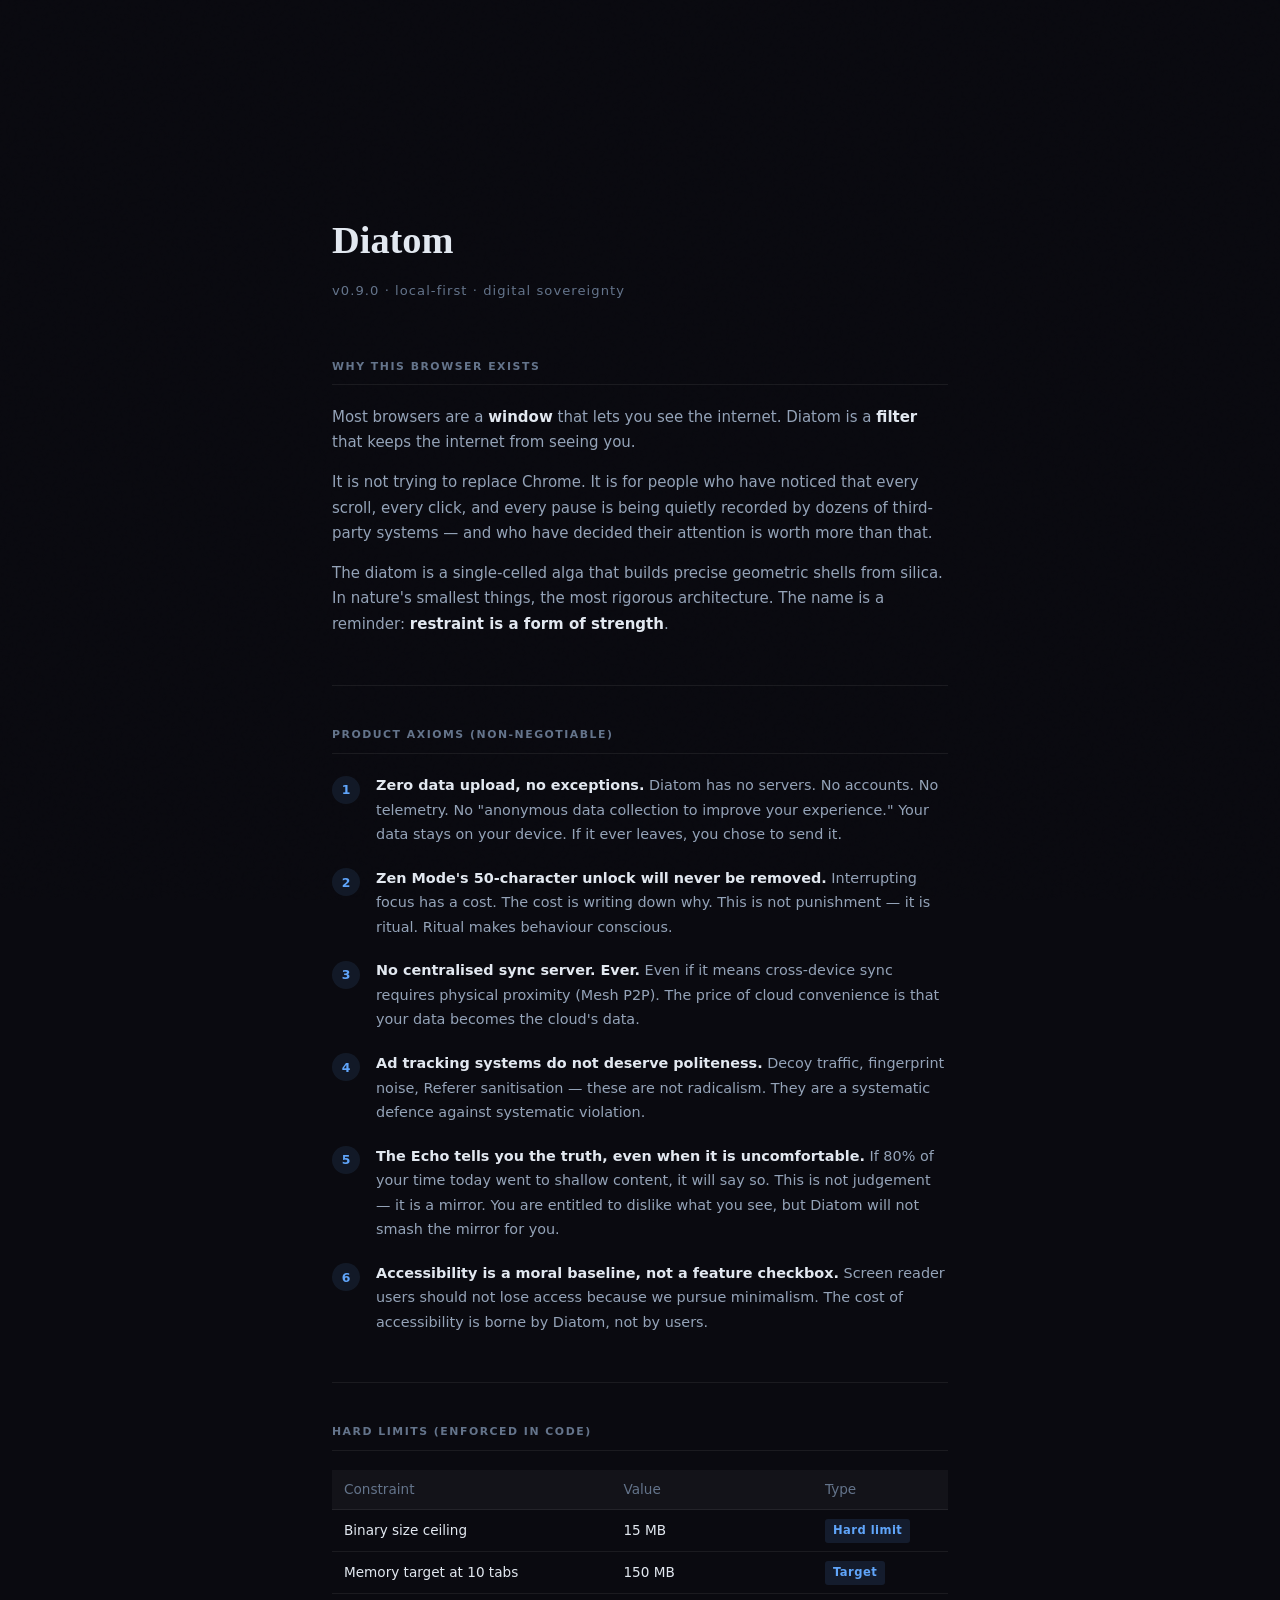
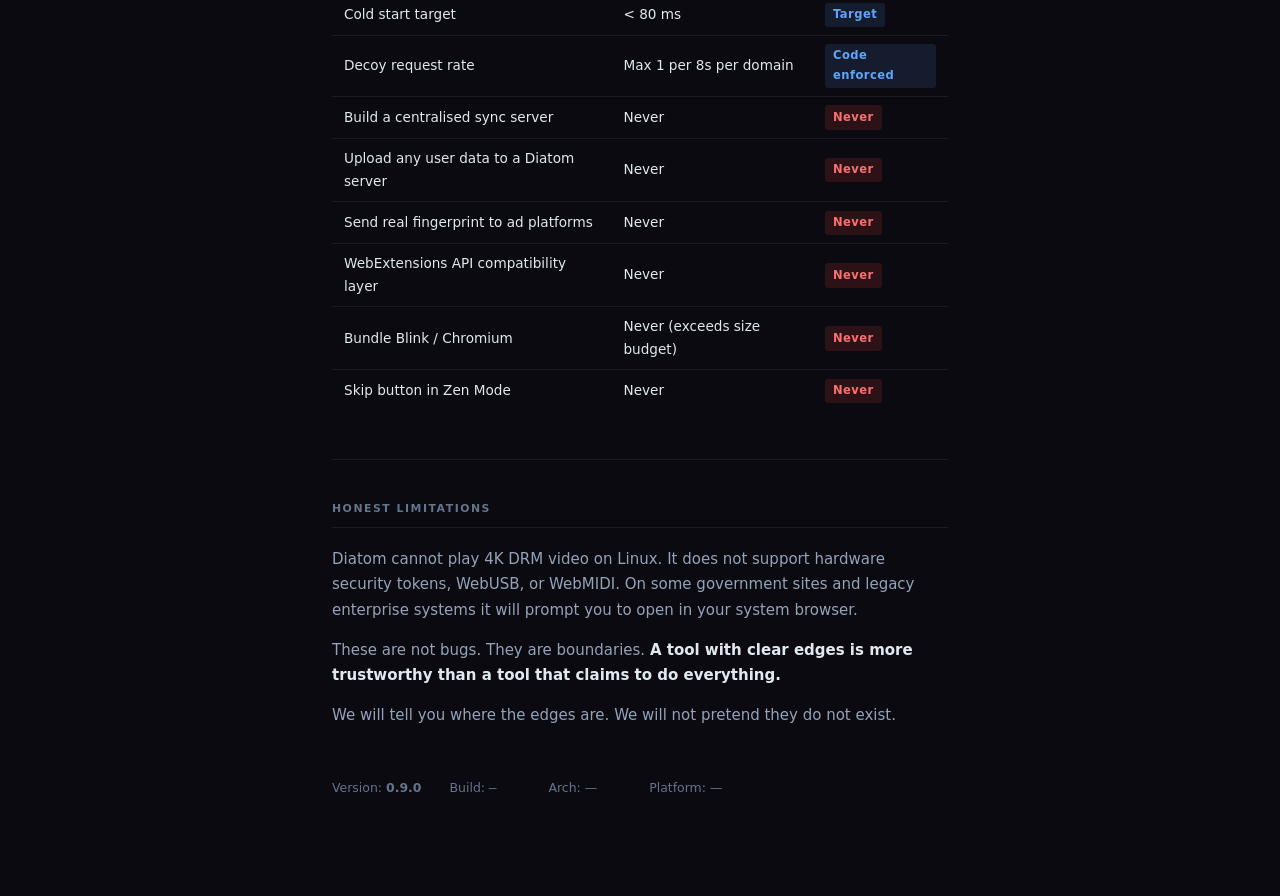
==== src/ui/about.html @ a47a2828 "Create about.html" ====
<!DOCTYPE html>
<html lang="en">
<head>
  <meta charset="UTF-8">
  <meta name="viewport" content="width=device-width, initial-scale=1">
  <title>About Diatom</title>
  <style>
    :root {
      --bg:    #0a0a10;
      --fg:    #e2e8f0;
      --muted: #64748b;
      --blue:  #60a5fa;
      --teal:  #2dd4bf;
      --amber: #fbbf24;
      --line:  rgba(255,255,255,.07);
    }
    * { box-sizing: border-box; margin: 0; padding: 0; }
    body {
      background: var(--bg); color: var(--fg);
      font-family: 'Inter', system-ui, sans-serif;
      font-size: 15px; line-height: 1.7;
      min-height: 100vh;
    }

    body::before {
      content: ''; position: fixed; inset: 0; z-index: 0; pointer-events: none;
      background-image: url("data:image/svg+xml,%3Csvg viewBox='0 0 256 256' xmlns='http://www.w3.org/2000/svg'%3E%3Cfilter id='noise'%3E%3CfeTurbulence type='fractalNoise' baseFrequency='0.9' numOctaves='4' stitchTiles='stitch'/%3E%3C/filter%3E%3Crect width='100%25' height='100%25' filter='url(%23noise)' opacity='0.04'/%3E%3C/svg%3E");
      opacity: .15;
    }

    .page { position: relative; z-index: 1; max-width: 680px; margin: 0 auto; padding: 5rem 2rem 6rem; }

    .glyph-wrap { display: flex; justify-content: center; margin-bottom: 3rem; }
    .glyph-wrap canvas { border-radius: 50%; }

    h1 {
      font-family: 'Playfair Display', Georgia, serif;
      font-size: 2.4rem; font-weight: 700;
      color: var(--fg); margin-bottom: .4rem;
    }
    .version { color: var(--muted); font-size: .82rem; letter-spacing: .08em; margin-bottom: 3.5rem; }

    section { margin-bottom: 3rem; }
    h2 {
      font-size: .68rem; letter-spacing: .14em; text-transform: uppercase;
      color: var(--muted); border-bottom: 1px solid var(--line);
      padding-bottom: .5rem; margin-bottom: 1.2rem;
    }
    p { color: #94a3b8; margin-bottom: .9rem; }
    p strong { color: var(--fg); font-weight: 600; }

    .limits { width: 100%; border-collapse: collapse; font-size: .85rem; }
    .limits th {
      text-align: left; padding: .5rem .75rem;
      background: rgba(255,255,255,.04); color: var(--muted);
      font-weight: 500; border-bottom: 1px solid var(--line);
    }
    .limits td { padding: .5rem .75rem; border-bottom: 1px solid var(--line); }
    .limits tr:last-child td { border-bottom: none; }
    .limits .badge {
      display: inline-block; padding: .15rem .5rem; border-radius: 3px;
      font-size: .72rem; font-weight: 600; letter-spacing: .04em;
    }
    .badge-never  { background: rgba(239,68,68,.15);  color: #f87171; }
    .badge-always { background: rgba(96,165,250,.12); color: #60a5fa; }

    .axiom { display: flex; gap: 1rem; margin-bottom: 1.2rem; align-items: flex-start; }
    .axiom-num {
      flex-shrink: 0; width: 28px; height: 28px; border-radius: 50%;
      background: rgba(96,165,250,.1); color: var(--blue);
      display: flex; align-items: center; justify-content: center;
      font-size: .78rem; font-weight: 700; margin-top: .15rem;
    }
    .axiom-body { color: #94a3b8; font-size: .9rem; }
    .axiom-body strong { color: var(--fg); }

    .meta { font-size: .78rem; color: var(--muted); margin-top: 3rem; }
    .meta span { display: inline-block; margin-right: 1.5rem; }
    #build-hash { font-family: 'Courier New', monospace; }

    hr { border: none; border-top: 1px solid var(--line); margin: 2.5rem 0; }
  </style>
</head>
<body>
<div class="page">

  <div class="glyph-wrap">
    <canvas id="about-glyph" width="80" height="80"></canvas>
  </div>

  <h1>Diatom</h1>
  <div class="version" id="version-line">v0.9.0 · local-first · digital sovereignty</div>

  <section>
    <h2>Why this browser exists</h2>
    <p>
      Most browsers are a <strong>window</strong> that lets you see the internet.
      Diatom is a <strong>filter</strong> that keeps the internet from seeing you.
    </p>
    <p>
      It is not trying to replace Chrome. It is for people who have noticed
      that every scroll, every click, and every pause is being quietly recorded
      by dozens of third-party systems — and who have decided their attention
      is worth more than that.
    </p>
    <p>
      The diatom is a single-celled alga that builds precise geometric shells from silica.
      In nature's smallest things, the most rigorous architecture. The name is a reminder:
      <strong>restraint is a form of strength</strong>.
    </p>
  </section>

  <hr>

  <section>
    <h2>Product axioms (non-negotiable)</h2>

    <div class="axiom">
      <div class="axiom-num">1</div>
      <div class="axiom-body">
        <strong>Zero data upload, no exceptions.</strong>
        Diatom has no servers. No accounts. No telemetry.
        No "anonymous data collection to improve your experience."
        Your data stays on your device. If it ever leaves, you chose to send it.
      </div>
    </div>

    <div class="axiom">
      <div class="axiom-num">2</div>
      <div class="axiom-body">
        <strong>Zen Mode's 50-character unlock will never be removed.</strong>
        Interrupting focus has a cost. The cost is writing down why.
        This is not punishment — it is ritual. Ritual makes behaviour conscious.
      </div>
    </div>

    <div class="axiom">
      <div class="axiom-num">3</div>
      <div class="axiom-body">
        <strong>No centralised sync server. Ever.</strong>
        Even if it means cross-device sync requires physical proximity (Mesh P2P).
        The price of cloud convenience is that your data becomes the cloud's data.
      </div>
    </div>

    <div class="axiom">
      <div class="axiom-num">4</div>
      <div class="axiom-body">
        <strong>Ad tracking systems do not deserve politeness.</strong>
        Decoy traffic, fingerprint noise, Referer sanitisation — these are not radicalism.
        They are a systematic defence against systematic violation.
      </div>
    </div>

    <div class="axiom">
      <div class="axiom-num">5</div>
      <div class="axiom-body">
        <strong>The Echo tells you the truth, even when it is uncomfortable.</strong>
        If 80% of your time today went to shallow content, it will say so.
        This is not judgement — it is a mirror. You are entitled to dislike
        what you see, but Diatom will not smash the mirror for you.
      </div>
    </div>

    <div class="axiom">
      <div class="axiom-num">6</div>
      <div class="axiom-body">
        <strong>Accessibility is a moral baseline, not a feature checkbox.</strong>
        Screen reader users should not lose access because we pursue minimalism.
        The cost of accessibility is borne by Diatom, not by users.
      </div>
    </div>
  </section>

  <hr>

  <section>
    <h2>Hard limits (enforced in code)</h2>
    <table class="limits">
      <thead>
        <tr><th>Constraint</th><th>Value</th><th>Type</th></tr>
      </thead>
      <tbody>
        <tr>
          <td>Binary size ceiling</td>
          <td>15 MB</td>
          <td><span class="badge badge-always">Hard limit</span></td>
        </tr>
        <tr>
          <td>Memory target at 10 tabs</td>
          <td>150 MB</td>
          <td><span class="badge badge-always">Target</span></td>
        </tr>
        <tr>
          <td>Cold start target</td>
          <td>&lt; 80 ms</td>
          <td><span class="badge badge-always">Target</span></td>
        </tr>
        <tr>
          <td>Decoy request rate</td>
          <td>Max 1 per 8s per domain</td>
          <td><span class="badge badge-always">Code enforced</span></td>
        </tr>
        <tr>
          <td>Build a centralised sync server</td>
          <td>Never</td>
          <td><span class="badge badge-never">Never</span></td>
        </tr>
        <tr>
          <td>Upload any user data to a Diatom server</td>
          <td>Never</td>
          <td><span class="badge badge-never">Never</span></td>
        </tr>
        <tr>
          <td>Send real fingerprint to ad platforms</td>
          <td>Never</td>
          <td><span class="badge badge-never">Never</span></td>
        </tr>
        <tr>
          <td>WebExtensions API compatibility layer</td>
          <td>Never</td>
          <td><span class="badge badge-never">Never</span></td>
        </tr>
        <tr>
          <td>Bundle Blink / Chromium</td>
          <td>Never (exceeds size budget)</td>
          <td><span class="badge badge-never">Never</span></td>
        </tr>
        <tr>
          <td>Skip button in Zen Mode</td>
          <td>Never</td>
          <td><span class="badge badge-never">Never</span></td>
        </tr>
      </tbody>
    </table>
  </section>

  <hr>

  <section>
    <h2>Honest limitations</h2>
    <p>
      Diatom cannot play 4K DRM video on Linux.
      It does not support hardware security tokens, WebUSB, or WebMIDI.
      On some government sites and legacy enterprise systems it will prompt
      you to open in your system browser.
    </p>
    <p>
      These are not bugs. They are boundaries.
      <strong>A tool with clear edges is more trustworthy than a tool that claims to do everything.</strong>
    </p>
    <p>
      We will tell you where the edges are. We will not pretend they do not exist.
    </p>
  </section>

  <div class="meta">
    <span>Version: <strong id="about-version">0.9.0</strong></span>
    <span>Build: <span id="build-hash">—</span></span>
    <span>Arch: <span id="about-arch">—</span></span>
    <span>Platform: <span id="about-os">—</span></span>
  </div>
</div>

<script type="module">
  import { renderDiatomSvg } from '/features/diatom-engine.js';
  import { invoke } from '/browser/ipc.js';

  const canvas = document.getElementById('about-glyph');
  renderDiatomSvg(canvas, { focus: 0.7, breadth: 0.5, density: 0.6 });

  try {
    const info = await invoke('cmd_system_info');
    document.getElementById('about-version').textContent = info.version ?? '0.9.0';
    document.getElementById('about-arch').textContent    = info.arch   ?? '—';
    document.getElementById('about-os').textContent      = info.os     ?? '—';
    document.getElementById('version-line').textContent  = `v${info.version} · local-first · digital sovereignty`;
    const enc = new TextEncoder();
    const buf = await crypto.subtle.digest('SHA-256', enc.encode(info.ua ?? ''));
    const hex = Array.from(new Uint8Array(buf)).map(b => b.toString(16).padStart(2,'0')).join('');
    document.getElementById('build-hash').textContent = hex.slice(0, 8);
  } catch { /* outside Tauri — defaults are fine */ }
</script>
</body>
</html>
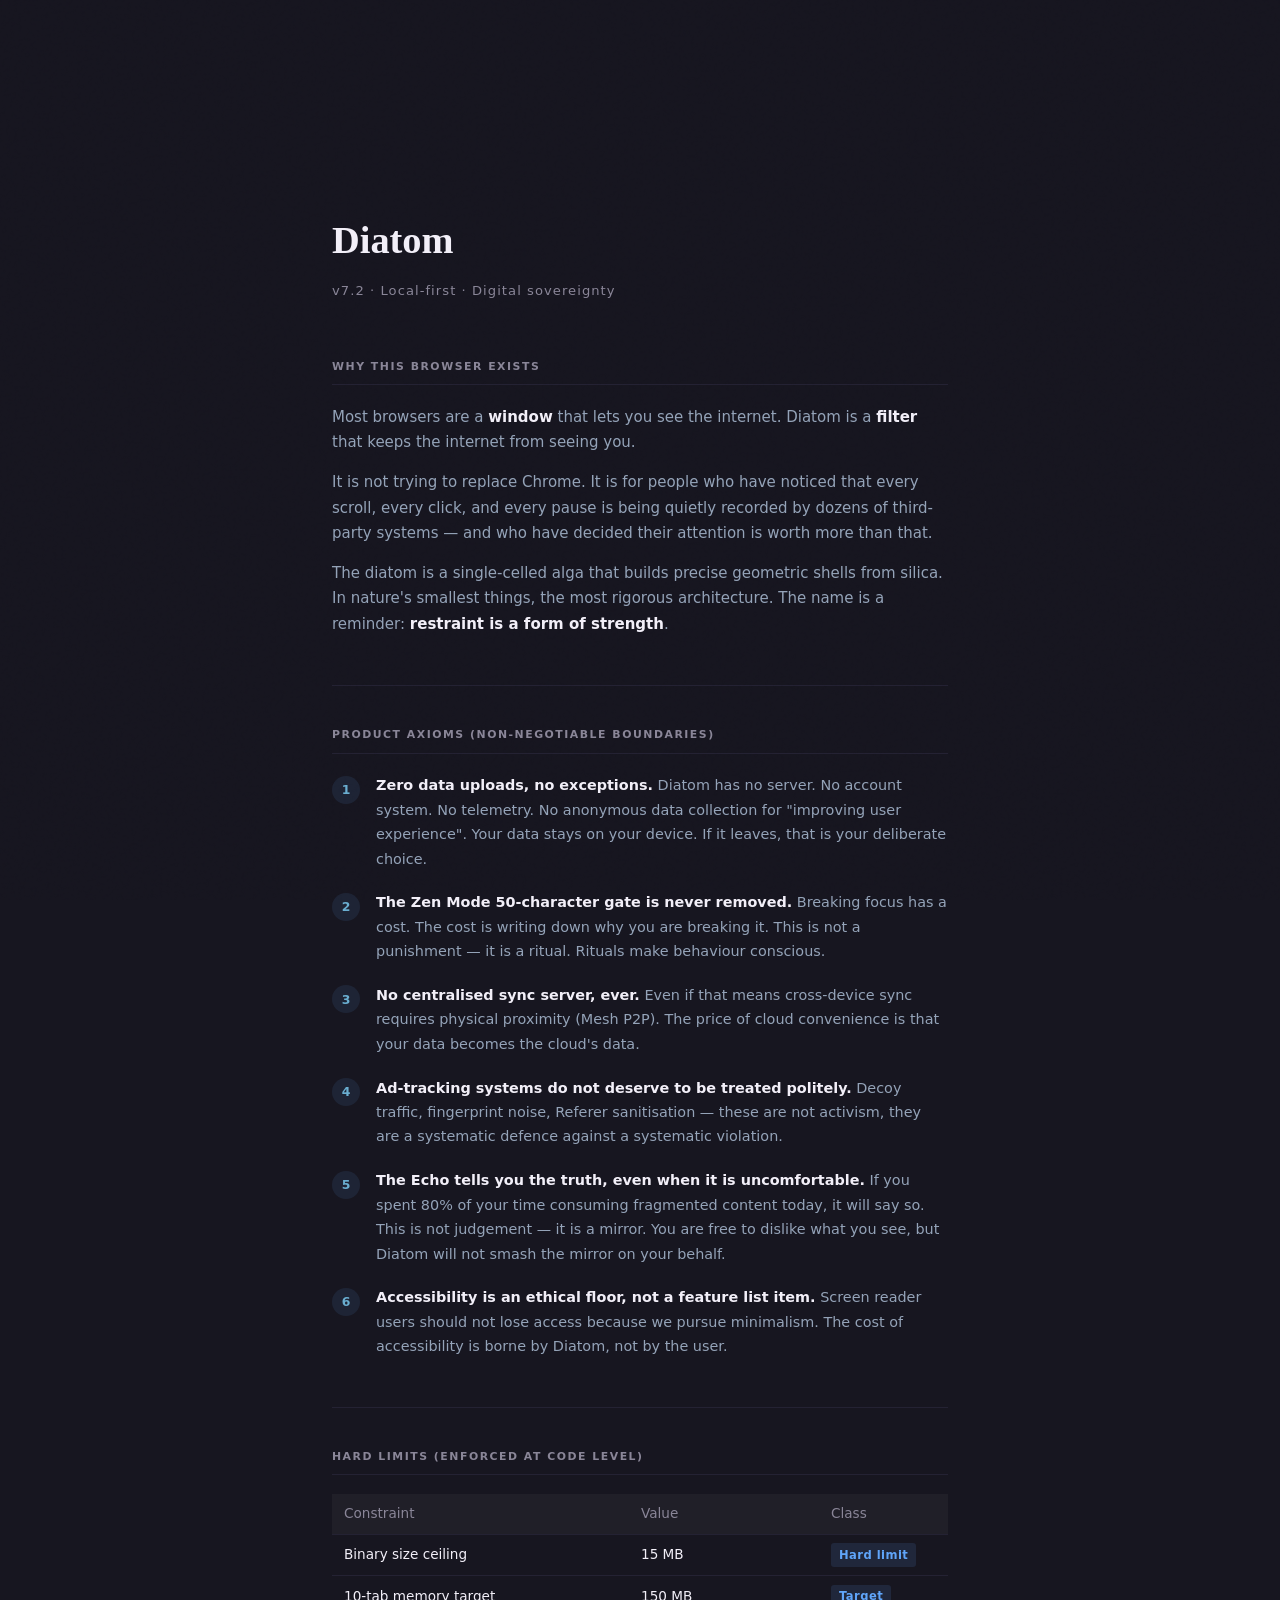
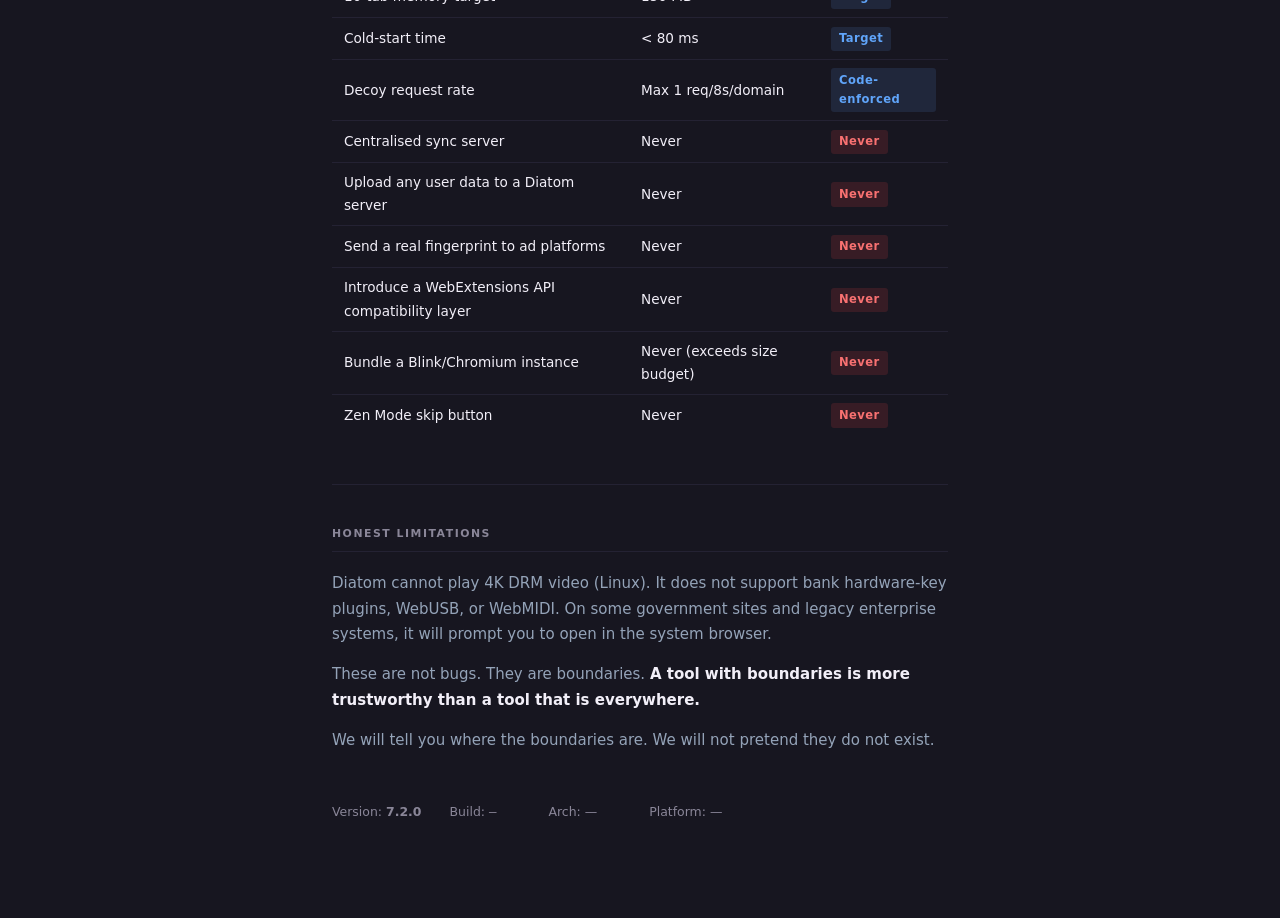
==== commit 04cf0d7c: "Add files via upload" ====
--- a/src/ui/about.html
+++ b/src/ui/about.html
@@ -1,28 +1,47 @@
-
 <!DOCTYPE html>
 <html lang="en">
 <head>
   <meta charset="UTF-8">
   <meta name="viewport" content="width=device-width, initial-scale=1">
   <title>About Diatom</title>
+  <!-- P3 fix: load fonts locally — Inter, Playfair Display, DM Sans, DM Mono -->
+  <link rel="stylesheet" href="../fonts.css">
+  <!-- P1 fix: dark-mode auto-detection (about.html is always dark, but keep consistent) -->
+  <script>
+    (function () {
+      var stored = localStorage.getItem('diatom-theme');
+      var prefersDark = window.matchMedia('(prefers-color-scheme: dark)').matches;
+      document.documentElement.setAttribute('data-theme', stored || (prefersDark ? 'dark' : 'light'));
+      window.matchMedia('(prefers-color-scheme: dark)').addEventListener('change', function (e) {
+        if (!localStorage.getItem('diatom-theme'))
+          document.documentElement.setAttribute('data-theme', e.matches ? 'dark' : 'light');
+      });
+    })();
+  </script>
   <style>
     :root {
-      --bg:    #0a0a10;
-      --fg:    #e2e8f0;
-      --muted: #64748b;
-      --blue:  #60a5fa;
-      --teal:  #2dd4bf;
-      --amber: #fbbf24;
-      --line:  rgba(255,255,255,.07);
+      /* ── Lumière dark palette — 深石墨 · 古董金 · 珍珠白 · 冰晶蓝 ── */
+      --bg:    #171620;
+      --bg-2:  #1F1E2C;
+      --fg:    #F2EFF8;
+      --muted: #8A8698;
+      --blue:  #6AAED0;    /* 冰晶蓝 */
+      --teal:  #BCC8BC;    /* 鼠尾草绿 */
+      --amber: #C49248;    /* 古董金 */
+      --line:  rgba(160,150,225,0.10);
+      --glass: rgba(64,56,102,0.60);
+      --glass-border: rgba(130,120,200,0.24);
+      --glass-inset:  rgba(160,150,225,0.14);
     }
     * { box-sizing: border-box; margin: 0; padding: 0; }
     body {
       background: var(--bg); color: var(--fg);
-      font-family: 'Inter', system-ui, sans-serif;
+      font-family: var(--f-body, 'Inter', system-ui, sans-serif);
       font-size: 15px; line-height: 1.7;
       min-height: 100vh;
     }
 
+    /* Film grain overlay */
     body::before {
       content: ''; position: fixed; inset: 0; z-index: 0; pointer-events: none;
       background-image: url("data:image/svg+xml,%3Csvg viewBox='0 0 256 256' xmlns='http://www.w3.org/2000/svg'%3E%3Cfilter id='noise'%3E%3CfeTurbulence type='fractalNoise' baseFrequency='0.9' numOctaves='4' stitchTiles='stitch'/%3E%3C/filter%3E%3Crect width='100%25' height='100%25' filter='url(%23noise)' opacity='0.04'/%3E%3C/svg%3E");
@@ -31,6 +50,7 @@
 
     .page { position: relative; z-index: 1; max-width: 680px; margin: 0 auto; padding: 5rem 2rem 6rem; }
 
+    /* Diatom glyph */
     .glyph-wrap { display: flex; justify-content: center; margin-bottom: 3rem; }
     .glyph-wrap canvas { border-radius: 50%; }
 
@@ -50,6 +70,7 @@
     p { color: #94a3b8; margin-bottom: .9rem; }
     p strong { color: var(--fg); font-weight: 600; }
 
+    /* Hard limits table */
     .limits { width: 100%; border-collapse: collapse; font-size: .85rem; }
     .limits th {
       text-align: left; padding: .5rem .75rem;
@@ -65,6 +86,7 @@
     .badge-never  { background: rgba(239,68,68,.15);  color: #f87171; }
     .badge-always { background: rgba(96,165,250,.12); color: #60a5fa; }
 
+    /* Axioms */
     .axiom { display: flex; gap: 1rem; margin-bottom: 1.2rem; align-items: flex-start; }
     .axiom-num {
       flex-shrink: 0; width: 28px; height: 28px; border-radius: 50%;
@@ -75,22 +97,34 @@
     .axiom-body { color: #94a3b8; font-size: .9rem; }
     .axiom-body strong { color: var(--fg); }
 
+    /* Build info */
     .meta { font-size: .78rem; color: var(--muted); margin-top: 3rem; }
     .meta span { display: inline-block; margin-right: 1.5rem; }
-    #build-hash { font-family: 'Courier New', monospace; }
-
+    #build-hash { font-family: var(--f-mono, 'DM Mono', monospace); }
+
+    /* Separator */
     hr { border: none; border-top: 1px solid var(--line); margin: 2.5rem 0; }
+
+    /* P2 fix: prefers-reduced-motion */
+    @media (prefers-reduced-motion: reduce) {
+      *, *::before, *::after {
+        animation-duration: 0.01ms !important;
+        animation-iteration-count: 1 !important;
+        transition-duration: 0.01ms !important;
+      }
+    }
   </style>
 </head>
 <body>
 <div class="page">
 
+  <!-- Generative glyph (rendered by engine) -->
   <div class="glyph-wrap">
     <canvas id="about-glyph" width="80" height="80"></canvas>
   </div>
 
   <h1>Diatom</h1>
-  <div class="version" id="version-line">v0.9.0 · local-first · digital sovereignty</div>
+  <div class="version" id="version-line">v7.2 · Local-first · Digital sovereignty</div>
 
   <section>
     <h2>Why this browser exists</h2>
@@ -99,47 +133,46 @@
       Diatom is a <strong>filter</strong> that keeps the internet from seeing you.
     </p>
     <p>
-      It is not trying to replace Chrome. It is for people who have noticed
-      that every scroll, every click, and every pause is being quietly recorded
-      by dozens of third-party systems — and who have decided their attention
-      is worth more than that.
+      It is not trying to replace Chrome. It is for people who have noticed that every scroll,
+      every click, and every pause is being quietly recorded by dozens of third-party systems —
+      and who have decided their attention is worth more than that.
     </p>
     <p>
       The diatom is a single-celled alga that builds precise geometric shells from silica.
-      In nature's smallest things, the most rigorous architecture. The name is a reminder:
-      <strong>restraint is a form of strength</strong>.
+      In nature's smallest things, the most rigorous architecture.
+      The name is a reminder: <strong>restraint is a form of strength</strong>.
     </p>
   </section>
 
   <hr>
 
   <section>
-    <h2>Product axioms (non-negotiable)</h2>
+    <h2>Product axioms (non-negotiable boundaries)</h2>
 
     <div class="axiom">
       <div class="axiom-num">1</div>
       <div class="axiom-body">
-        <strong>Zero data upload, no exceptions.</strong>
-        Diatom has no servers. No accounts. No telemetry.
-        No "anonymous data collection to improve your experience."
-        Your data stays on your device. If it ever leaves, you chose to send it.
+        <strong>Zero data uploads, no exceptions.</strong>
+        Diatom has no server. No account system. No telemetry.
+        No anonymous data collection for "improving user experience".
+        Your data stays on your device. If it leaves, that is your deliberate choice.
       </div>
     </div>
 
     <div class="axiom">
       <div class="axiom-num">2</div>
       <div class="axiom-body">
-        <strong>Zen Mode's 50-character unlock will never be removed.</strong>
-        Interrupting focus has a cost. The cost is writing down why.
-        This is not punishment — it is ritual. Ritual makes behaviour conscious.
+        <strong>The Zen Mode 50-character gate is never removed.</strong>
+        Breaking focus has a cost. The cost is writing down why you are breaking it.
+        This is not a punishment — it is a ritual. Rituals make behaviour conscious.
       </div>
     </div>
 
     <div class="axiom">
       <div class="axiom-num">3</div>
       <div class="axiom-body">
-        <strong>No centralised sync server. Ever.</strong>
-        Even if it means cross-device sync requires physical proximity (Mesh P2P).
+        <strong>No centralised sync server, ever.</strong>
+        Even if that means cross-device sync requires physical proximity (Mesh P2P).
         The price of cloud convenience is that your data becomes the cloud's data.
       </div>
     </div>
@@ -147,9 +180,9 @@
     <div class="axiom">
       <div class="axiom-num">4</div>
       <div class="axiom-body">
-        <strong>Ad tracking systems do not deserve politeness.</strong>
-        Decoy traffic, fingerprint noise, Referer sanitisation — these are not radicalism.
-        They are a systematic defence against systematic violation.
+        <strong>Ad-tracking systems do not deserve to be treated politely.</strong>
+        Decoy traffic, fingerprint noise, Referer sanitisation — these are not activism,
+        they are a systematic defence against a systematic violation.
       </div>
     </div>
 
@@ -157,18 +190,18 @@
       <div class="axiom-num">5</div>
       <div class="axiom-body">
         <strong>The Echo tells you the truth, even when it is uncomfortable.</strong>
-        If 80% of your time today went to shallow content, it will say so.
-        This is not judgement — it is a mirror. You are entitled to dislike
-        what you see, but Diatom will not smash the mirror for you.
+        If you spent 80% of your time consuming fragmented content today, it will say so.
+        This is not judgement — it is a mirror. You are free to dislike what you see,
+        but Diatom will not smash the mirror on your behalf.
       </div>
     </div>
 
     <div class="axiom">
       <div class="axiom-num">6</div>
       <div class="axiom-body">
-        <strong>Accessibility is a moral baseline, not a feature checkbox.</strong>
+        <strong>Accessibility is an ethical floor, not a feature list item.</strong>
         Screen reader users should not lose access because we pursue minimalism.
-        The cost of accessibility is borne by Diatom, not by users.
+        The cost of accessibility is borne by Diatom, not by the user.
       </div>
     </div>
   </section>
@@ -176,10 +209,10 @@
   <hr>
 
   <section>
-    <h2>Hard limits (enforced in code)</h2>
+    <h2>Hard limits (enforced at code level)</h2>
     <table class="limits">
       <thead>
-        <tr><th>Constraint</th><th>Value</th><th>Type</th></tr>
+        <tr><th>Constraint</th><th>Value</th><th>Class</th></tr>
       </thead>
       <tbody>
         <tr>
@@ -188,22 +221,22 @@
           <td><span class="badge badge-always">Hard limit</span></td>
         </tr>
         <tr>
-          <td>Memory target at 10 tabs</td>
+          <td>10-tab memory target</td>
           <td>150 MB</td>
           <td><span class="badge badge-always">Target</span></td>
         </tr>
         <tr>
-          <td>Cold start target</td>
+          <td>Cold-start time</td>
           <td>&lt; 80 ms</td>
           <td><span class="badge badge-always">Target</span></td>
         </tr>
         <tr>
           <td>Decoy request rate</td>
-          <td>Max 1 per 8s per domain</td>
-          <td><span class="badge badge-always">Code enforced</span></td>
-        </tr>
-        <tr>
-          <td>Build a centralised sync server</td>
+          <td>Max 1 req/8s/domain</td>
+          <td><span class="badge badge-always">Code-enforced</span></td>
+        </tr>
+        <tr>
+          <td>Centralised sync server</td>
           <td>Never</td>
           <td><span class="badge badge-never">Never</span></td>
         </tr>
@@ -213,22 +246,22 @@
           <td><span class="badge badge-never">Never</span></td>
         </tr>
         <tr>
-          <td>Send real fingerprint to ad platforms</td>
-          <td>Never</td>
-          <td><span class="badge badge-never">Never</span></td>
-        </tr>
-        <tr>
-          <td>WebExtensions API compatibility layer</td>
-          <td>Never</td>
-          <td><span class="badge badge-never">Never</span></td>
-        </tr>
-        <tr>
-          <td>Bundle Blink / Chromium</td>
+          <td>Send a real fingerprint to ad platforms</td>
+          <td>Never</td>
+          <td><span class="badge badge-never">Never</span></td>
+        </tr>
+        <tr>
+          <td>Introduce a WebExtensions API compatibility layer</td>
+          <td>Never</td>
+          <td><span class="badge badge-never">Never</span></td>
+        </tr>
+        <tr>
+          <td>Bundle a Blink/Chromium instance</td>
           <td>Never (exceeds size budget)</td>
           <td><span class="badge badge-never">Never</span></td>
         </tr>
         <tr>
-          <td>Skip button in Zen Mode</td>
+          <td>Zen Mode skip button</td>
           <td>Never</td>
           <td><span class="badge badge-never">Never</span></td>
         </tr>
@@ -241,22 +274,20 @@
   <section>
     <h2>Honest limitations</h2>
     <p>
-      Diatom cannot play 4K DRM video on Linux.
-      It does not support hardware security tokens, WebUSB, or WebMIDI.
-      On some government sites and legacy enterprise systems it will prompt
-      you to open in your system browser.
-    </p>
-    <p>
-      These are not bugs. They are boundaries.
-      <strong>A tool with clear edges is more trustworthy than a tool that claims to do everything.</strong>
-    </p>
-    <p>
-      We will tell you where the edges are. We will not pretend they do not exist.
+      Diatom cannot play 4K DRM video (Linux). It does not support bank hardware-key plugins,
+      WebUSB, or WebMIDI. On some government sites and legacy enterprise systems,
+      it will prompt you to open in the system browser.
+    </p>
+    <p>
+      These are not bugs. They are boundaries. <strong>A tool with boundaries is more trustworthy than a tool that is everywhere.</strong>
+    </p>
+    <p>
+      We will tell you where the boundaries are. We will not pretend they do not exist.
     </p>
   </section>
 
   <div class="meta">
-    <span>Version: <strong id="about-version">0.9.0</strong></span>
+    <span>Version: <strong id="about-version">7.2.0</strong></span>
     <span>Build: <span id="build-hash">—</span></span>
     <span>Arch: <span id="about-arch">—</span></span>
     <span>Platform: <span id="about-os">—</span></span>
@@ -267,20 +298,23 @@
   import { renderDiatomSvg } from '/features/diatom-engine.js';
   import { invoke } from '/browser/ipc.js';
 
+  // Render a default glyph for the about page
   const canvas = document.getElementById('about-glyph');
   renderDiatomSvg(canvas, { focus: 0.7, breadth: 0.5, density: 0.6 });
 
+  // Populate build info
   try {
     const info = await invoke('cmd_system_info');
-    document.getElementById('about-version').textContent = info.version ?? '0.9.0';
+    document.getElementById('about-version').textContent = info.version ?? '7.2.0';
     document.getElementById('about-arch').textContent    = info.arch   ?? '—';
     document.getElementById('about-os').textContent      = info.os     ?? '—';
-    document.getElementById('version-line').textContent  = `v${info.version} · local-first · digital sovereignty`;
-    const enc = new TextEncoder();
-    const buf = await crypto.subtle.digest('SHA-256', enc.encode(info.ua ?? ''));
-    const hex = Array.from(new Uint8Array(buf)).map(b => b.toString(16).padStart(2,'0')).join('');
+    document.getElementById('version-line').textContent  = `v${info.version} · Local-first · Digital sovereignty`;
+    // Build hash: hash of the UA string as a proxy (no build system available here)
+    const enc  = new TextEncoder();
+    const buf  = await crypto.subtle.digest('SHA-256', enc.encode(info.ua ?? ''));
+    const hex  = Array.from(new Uint8Array(buf)).map(b => b.toString(16).padStart(2,'0')).join('');
     document.getElementById('build-hash').textContent = hex.slice(0, 8);
-  } catch { /* outside Tauri — defaults are fine */ }
+  } catch { /* running outside Tauri — defaults are fine */ }
 </script>
 </body>
 </html>
--- a/src/fonts.css
+++ b/src/fonts.css
@@ -0,0 +1,97 @@
+/* ─────────────────────────────────────────────────────────────────────────────
+   diatom/src/fonts.css — v0.9.4 "Lumière"
+   Canonical font-loading layer. Loaded by every HTML page.
+   All fonts are OFL-licensed and bundled locally — zero outbound requests.
+   ─────────────────────────────────────────────────────────────────────────── */
+
+/* ══ DM Sans — Interface sans-serif (300–500 variable) ══════════════════════ */
+@font-face {
+  font-family: 'DM Sans';
+  font-style:  normal;
+  font-weight: 300 500;
+  font-display: swap;
+  src: url('asset://fonts/DM-Sans-variable.woff2') format('woff2');
+}
+
+/* ══ DM Mono — Developer / monospace (300–500) ══════════════════════════════ */
+@font-face {
+  font-family: 'DM Mono';
+  font-style:  normal;
+  font-weight: 300;
+  font-display: swap;
+  src: url('asset://fonts/DM-Mono-Light.woff2') format('woff2');
+}
+@font-face {
+  font-family: 'DM Mono';
+  font-style:  italic;
+  font-weight: 300;
+  font-display: swap;
+  src: url('asset://fonts/DM-Mono-LightItalic.woff2') format('woff2');
+}
+@font-face {
+  font-family: 'DM Mono';
+  font-style:  normal;
+  font-weight: 400;
+  font-display: swap;
+  src: url('asset://fonts/DM-Mono-Regular.woff2') format('woff2');
+}
+@font-face {
+  font-family: 'DM Mono';
+  font-style:  normal;
+  font-weight: 500;
+  font-display: swap;
+  src: url('asset://fonts/DM-Mono-Medium.woff2') format('woff2');
+}
+
+/* ══ Playfair Display — Serif / titles / quotes (OFL) ══════════════════════
+   Used for: UI display titles, reading-mode headings, Zen aphorisms,
+             About page pull-quotes. Specified in 《视觉艺术》 design doc.  */
+@font-face {
+  font-family: 'Playfair Display';
+  font-style:  normal;
+  font-weight: 400;
+  font-display: swap;
+  src: url('asset://fonts/PlayfairDisplay-Regular.woff2') format('woff2');
+}
+@font-face {
+  font-family: 'Playfair Display';
+  font-style:  italic;
+  font-weight: 400;
+  font-display: swap;
+  src: url('asset://fonts/PlayfairDisplay-Italic.woff2') format('woff2');
+}
+@font-face {
+  font-family: 'Playfair Display';
+  font-style:  normal;
+  font-weight: 700;
+  font-display: swap;
+  src: url('asset://fonts/PlayfairDisplay-Bold.woff2') format('woff2');
+}
+@font-face {
+  font-family: 'Playfair Display';
+  font-style:  italic;
+  font-weight: 700;
+  font-display: swap;
+  src: url('asset://fonts/PlayfairDisplay-BoldItalic.woff2') format('woff2');
+}
+
+/* ══ Inter — Body copy / long-form reading (OFL) ════════════════════════════
+   Specified in design doc as the primary reading-mode typeface.
+   Fallback to DM Sans in UI contexts where Inter isn't yet bundled.       */
+@font-face {
+  font-family: 'Inter';
+  font-style:  normal;
+  font-weight: 300 700;
+  font-display: swap;
+  src: url('asset://fonts/Inter-variable.woff2') format('woff2');
+}
+
+/* ══ CSS font-stack tokens (consumed by every page via :root) ═══════════════
+   These mirror --f-sans / --f-mono in diatom.css and are re-declared here
+   so standalone pages (labs, about, onboarding) get the same stacks.     */
+:root {
+  --f-sans:  'DM Sans',         -apple-system, BlinkMacSystemFont, sans-serif;
+  --f-serif: 'Playfair Display', Georgia, 'Times New Roman', serif;
+  --f-body:  'Inter',            'DM Sans', system-ui, sans-serif;
+  --f-mono:  'DM Mono',          'Fira Code', 'SF Mono', monospace;
+}
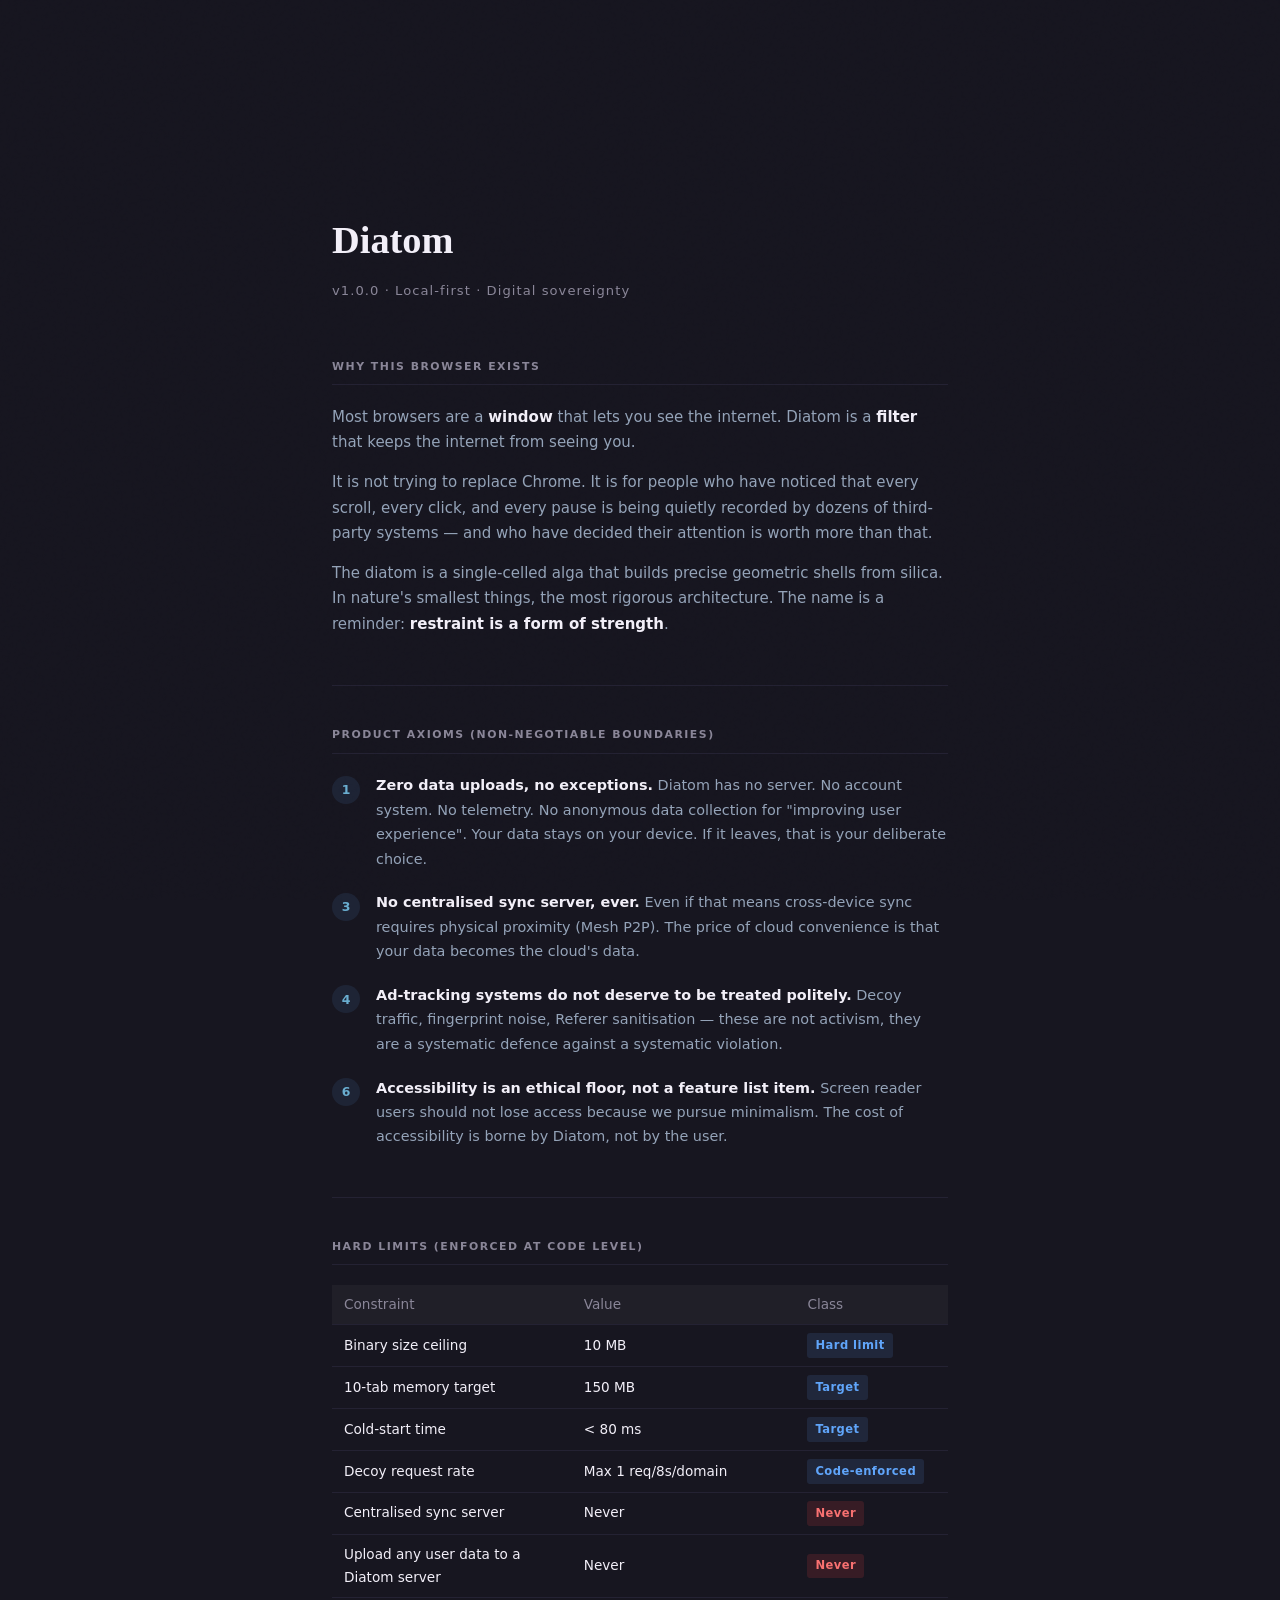
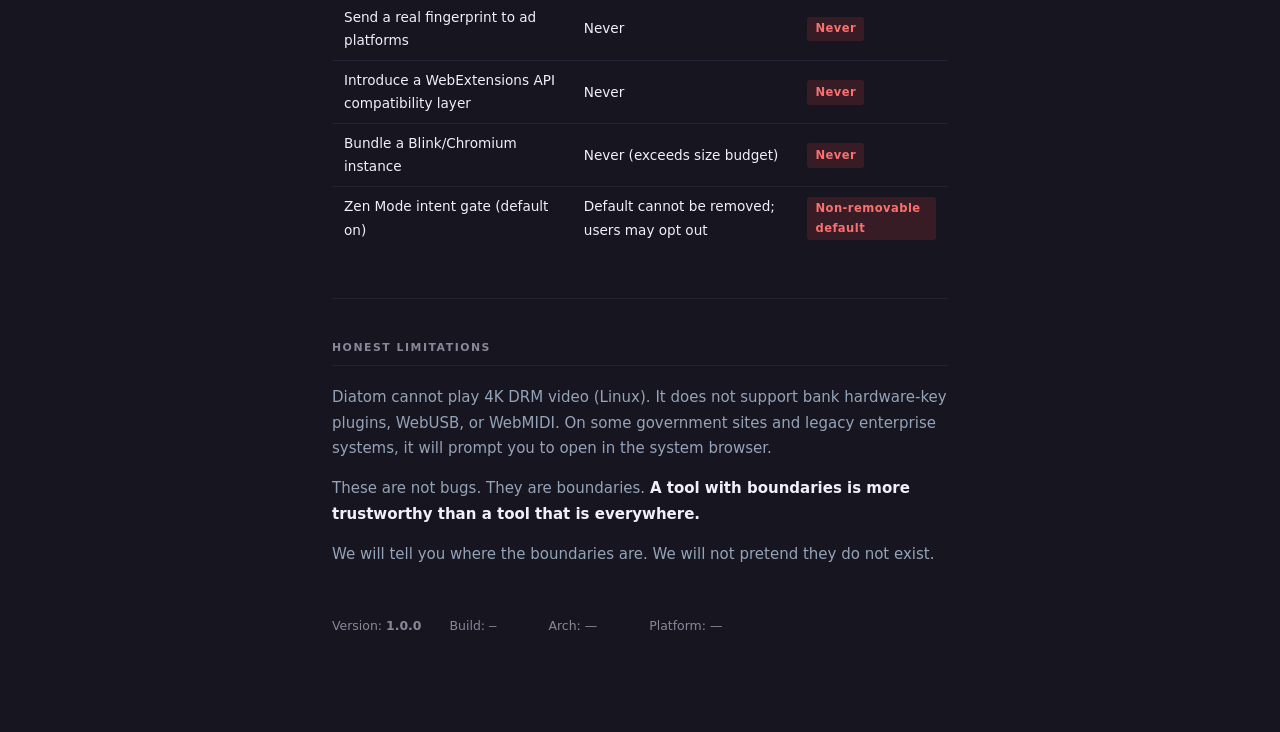
==== commit e9e643d0: "Add files via upload" ====
--- a/src/ui/about.html
+++ b/src/ui/about.html
@@ -1,299 +1,270 @@
 <!DOCTYPE html>
 <html lang="en">
-<head>
-  <meta charset="UTF-8">
-  <meta name="viewport" content="width=device-width, initial-scale=1">
-  <title>About Diatom</title>
-  <!-- P3 fix: load fonts locally — Inter, Playfair Display, DM Sans, DM Mono -->
-  <link rel="stylesheet" href="../fonts.css">
-  <!-- P1 fix: dark-mode auto-detection (about.html is always dark, but keep consistent) -->
+<head> <meta charset="UTF-8"> <meta name="viewport" content="width=device-width, initial-scale=1"> <title>About Diatom</title> <link rel="stylesheet" href="/design/main.css"> <link rel="stylesheet" href="../fonts.css">
   <script>
-    (function () {
-      var stored = localStorage.getItem('diatom-theme');
+    // Theme is read from the Tauri backend (cmd_setting_get) rather than
+    // localStorage, because localStorage is cleared by some privacy tools and
+    // is not a reliable storage channel inside Diatom's webview context.
+    // On initial paint, fall back to the OS preference so there is no flash.
+    (async function () {
       var prefersDark = window.matchMedia('(prefers-color-scheme: dark)').matches;
-      document.documentElement.setAttribute('data-theme', stored || (prefersDark ? 'dark' : 'light'));
-      window.matchMedia('(prefers-color-scheme: dark)').addEventListener('change', function (e) {
-        if (!localStorage.getItem('diatom-theme'))
+      document.documentElement.setAttribute('data-theme', prefersDark ? 'dark' : 'light');
+      try {
+        var ipc = await import('../browser/ipc.js');
+        var stored = await ipc.invoke('cmd_setting_get', { key: 'theme' });
+        if (stored === 'dark' || stored === 'light')
+          document.documentElement.setAttribute('data-theme', stored);
+      } catch (_) { /* running outside Tauri — OS preference used */ }
+      window.matchMedia('(prefers-color-scheme: dark)').addEventListener('change', async function (e) {
+        try {
+          var ipc2 = await import('../browser/ipc.js');
+          var s = await ipc2.invoke('cmd_setting_get', { key: 'theme' });
+          if (!s) document.documentElement.setAttribute('data-theme', e.matches ? 'dark' : 'light');
+        } catch (_) {
           document.documentElement.setAttribute('data-theme', e.matches ? 'dark' : 'light');
+        }
       });
     })();
   </script>
   <style>
-    :root {
-      /* ── Lumière dark palette — 深石墨 · 古董金 · 珍珠白 · 冰晶蓝 ── */
-      --bg:    #171620;
-      --bg-2:  #1F1E2C;
-      --fg:    #F2EFF8;
-      --muted: #8A8698;
-      --blue:  #6AAED0;    /* 冰晶蓝 */
-      --teal:  #BCC8BC;    /* 鼠尾草绿 */
-      --amber: #C49248;    /* 古董金 */
-      --line:  rgba(160,150,225,0.10);
-      --glass: rgba(64,56,102,0.60);
-      --glass-border: rgba(130,120,200,0.24);
-      --glass-inset:  rgba(160,150,225,0.14);
-    }
-    * { box-sizing: border-box; margin: 0; padding: 0; }
-    body {
-      background: var(--bg); color: var(--fg);
-      font-family: var(--f-body, 'Inter', system-ui, sans-serif);
-      font-size: 15px; line-height: 1.7;
-      min-height: 100vh;
-    }
-
-    /* Film grain overlay */
-    body::before {
-      content: ''; position: fixed; inset: 0; z-index: 0; pointer-events: none;
-      background-image: url("data:image/svg+xml,%3Csvg viewBox='0 0 256 256' xmlns='http://www.w3.org/2000/svg'%3E%3Cfilter id='noise'%3E%3CfeTurbulence type='fractalNoise' baseFrequency='0.9' numOctaves='4' stitchTiles='stitch'/%3E%3C/filter%3E%3Crect width='100%25' height='100%25' filter='url(%23noise)' opacity='0.04'/%3E%3C/svg%3E");
-      opacity: .15;
-    }
-
-    .page { position: relative; z-index: 1; max-width: 680px; margin: 0 auto; padding: 5rem 2rem 6rem; }
-
-    /* Diatom glyph */
-    .glyph-wrap { display: flex; justify-content: center; margin-bottom: 3rem; }
-    .glyph-wrap canvas { border-radius: 50%; }
-
-    h1 {
-      font-family: 'Playfair Display', Georgia, serif;
-      font-size: 2.4rem; font-weight: 700;
-      color: var(--fg); margin-bottom: .4rem;
-    }
-    .version { color: var(--muted); font-size: .82rem; letter-spacing: .08em; margin-bottom: 3.5rem; }
-
-    section { margin-bottom: 3rem; }
-    h2 {
-      font-size: .68rem; letter-spacing: .14em; text-transform: uppercase;
-      color: var(--muted); border-bottom: 1px solid var(--line);
-      padding-bottom: .5rem; margin-bottom: 1.2rem;
-    }
-    p { color: #94a3b8; margin-bottom: .9rem; }
-    p strong { color: var(--fg); font-weight: 600; }
-
-    /* Hard limits table */
-    .limits { width: 100%; border-collapse: collapse; font-size: .85rem; }
-    .limits th {
-      text-align: left; padding: .5rem .75rem;
-      background: rgba(255,255,255,.04); color: var(--muted);
-      font-weight: 500; border-bottom: 1px solid var(--line);
-    }
-    .limits td { padding: .5rem .75rem; border-bottom: 1px solid var(--line); }
-    .limits tr:last-child td { border-bottom: none; }
-    .limits .badge {
-      display: inline-block; padding: .15rem .5rem; border-radius: 3px;
-      font-size: .72rem; font-weight: 600; letter-spacing: .04em;
-    }
-    .badge-never  { background: rgba(239,68,68,.15);  color: #f87171; }
-    .badge-always { background: rgba(96,165,250,.12); color: #60a5fa; }
-
-    /* Axioms */
-    .axiom { display: flex; gap: 1rem; margin-bottom: 1.2rem; align-items: flex-start; }
-    .axiom-num {
-      flex-shrink: 0; width: 28px; height: 28px; border-radius: 50%;
-      background: rgba(96,165,250,.1); color: var(--blue);
-      display: flex; align-items: center; justify-content: center;
-      font-size: .78rem; font-weight: 700; margin-top: .15rem;
-    }
-    .axiom-body { color: #94a3b8; font-size: .9rem; }
-    .axiom-body strong { color: var(--fg); }
-
-    /* Build info */
-    .meta { font-size: .78rem; color: var(--muted); margin-top: 3rem; }
-    .meta span { display: inline-block; margin-right: 1.5rem; }
-    #build-hash { font-family: var(--f-mono, 'DM Mono', monospace); }
-
-    /* Separator */
-    hr { border: none; border-top: 1px solid var(--line); margin: 2.5rem 0; }
-
-    /* P2 fix: prefers-reduced-motion */
-    @media (prefers-reduced-motion: reduce) {
-      *, *::before, *::after {
-        animation-duration: 0.01ms !important;
-        animation-iteration-count: 1 !important;
-        transition-duration: 0.01ms !important;
-      }
-    }
-  </style>
+*,
+*::before,
+*::after {
+  box-sizing: border-box;
+  margin:     0;
+  padding:    0;
+}
+
+:root {
+  --bg:#171620;
+  --bg-2:#1F1E2C;
+  --fg:#F2EFF8;
+  --muted:#8A8698;
+  --blue:#6AAED0;
+  --teal:#BCC8BC;
+  --amber:#C49248;
+  --line:rgba(160,150,225,0.10);
+  --glass:rgba(64,56,102,0.60);
+  --glass-border:rgba(130,120,200,0.24);
+  --glass-inset:rgba(160,150,225,0.14);
+}
+
+* {
+  box-sizing:border-box;
+  margin:0;
+  padding:0;
+}
+
+body {
+  background:var(--bg);
+  color:var(--fg);
+  font-family:var(--f-body,'Inter',system-ui,sans-serif);
+  font-size:15px;
+  line-height:1.7;
+  min-height:100vh;
+}
+
+body::before {
+  content:'';
+  position:fixed;
+  inset:0;
+  z-index:0;
+  pointer-events:none;
+  background-image:url("data:image/svg+xml,%3Csvg viewBox='0 0 256 256' xmlns='http://www.w3.org/2000/svg'%3E%3Cfilter id='noise'%3E%3CfeTurbulence type='fractalNoise' baseFrequency='0.9' numOctaves='4' stitchTiles='stitch'/%3E%3C/filter%3E%3Crect width='100%25' height='100%25' filter='url(%23noise)' opacity='0.04'/%3E%3C/svg%3E");
+  opacity:.15;
+}
+
+.page {
+  position:relative;
+  z-index:1;
+  max-width:680px;
+  margin:0 auto;
+  padding:5rem 2rem 6rem;
+}
+
+.glyph-wrap {
+  display:flex;
+  justify-content:center;
+  margin-bottom:3rem;
+}
+
+.glyph-wrap canvas {
+  border-radius:50%;
+}
+
+h1 {
+  font-family:'Playfair Display',Georgia,serif;
+  font-size:2.4rem;
+  font-weight:700;
+  color:var(--fg);
+  margin-bottom:.4rem;
+}
+
+.version {
+  color:var(--muted);
+  font-size:.82rem;
+  letter-spacing:.08em;
+  margin-bottom:3.5rem;
+}
+
+section {
+  margin-bottom:3rem;
+}
+
+h2 {
+  font-size:.68rem;
+  letter-spacing:.14em;
+  text-transform:uppercase;
+  color:var(--muted);
+  border-bottom:1px solid var(--line);
+  padding-bottom:.5rem;
+  margin-bottom:1.2rem;
+}
+
+p {
+  color:#94a3b8;
+  margin-bottom:.9rem;
+}
+
+p strong {
+  color:var(--fg);
+  font-weight:600;
+}
+
+.limits {
+  width:100%;
+  border-collapse:collapse;
+  font-size:.85rem;
+}
+
+.limits th {
+  text-align:left;
+  padding:.5rem .75rem;
+  background:rgba(255,255,255,.04);
+  color:var(--muted);
+  font-weight:500;
+  border-bottom:1px solid var(--line);
+}
+
+.limits td {
+  padding:.5rem .75rem;
+  border-bottom:1px solid var(--line);
+}
+
+.limits tr:last-child td {
+  border-bottom:none;
+}
+
+.limits .badge {
+  display:inline-block;
+  padding:.15rem .5rem;
+  border-radius:3px;
+  font-size:.72rem;
+  font-weight:600;
+  letter-spacing:.04em;
+}
+
+.badge-never {
+  background:rgba(239,68,68,.15);
+  color:#f87171;
+}
+
+.badge-always {
+  background:rgba(96,165,250,.12);
+  color:#60a5fa;
+}
+
+.axiom {
+  display:flex;
+  gap:1rem;
+  margin-bottom:1.2rem;
+  align-items:flex-start;
+}
+
+.axiom-num {
+  flex-shrink:0;
+  width:28px;
+  height:28px;
+  border-radius:50%;
+  background:rgba(96,165,250,.1);
+  color:var(--blue);
+  display:flex;
+  align-items:center;
+  justify-content:center;
+  font-size:.78rem;
+  font-weight:700;
+  margin-top:.15rem;
+}
+
+.axiom-body {
+  color:#94a3b8;
+  font-size:.9rem;
+}
+
+.axiom-body strong {
+  color:var(--fg);
+}
+
+.meta {
+  font-size:.78rem;
+  color:var(--muted);
+  margin-top:3rem;
+}
+
+.meta span {
+  display:inline-block;
+  margin-right:1.5rem;
+}
+
+#build-hash {
+  font-family:var(--f-mono,'DM Mono',monospace);
+}
+
+hr {
+  border:none;
+  border-top:1px solid var(--line);
+  margin:2.5rem 0;
+}
+
+@media (prefers-reduced-motion:reduce) {
+}
+
+</style>
 </head>
 <body>
-<div class="page">
-
-  <!-- Generative glyph (rendered by engine) -->
-  <div class="glyph-wrap">
-    <canvas id="about-glyph" width="80" height="80"></canvas>
-  </div>
-
-  <h1>Diatom</h1>
-  <div class="version" id="version-line">v7.2 · Local-first · Digital sovereignty</div>
-
-  <section>
-    <h2>Why this browser exists</h2>
-    <p>
+<div class="page"> <!-- Generative glyph (rendered by engine) --> <div class="glyph-wrap"> <canvas id="about-glyph" width="80" height="80"></canvas> </div> <h1>Diatom</h1> <div class="version" id="version-line">v1.0.0 · Local-first · Digital sovereignty</div> <section> <h2>Why this browser exists</h2> <p>
       Most browsers are a <strong>window</strong> that lets you see the internet.
       Diatom is a <strong>filter</strong> that keeps the internet from seeing you.
-    </p>
-    <p>
+    </p> <p>
       It is not trying to replace Chrome. It is for people who have noticed that every scroll,
       every click, and every pause is being quietly recorded by dozens of third-party systems —
       and who have decided their attention is worth more than that.
-    </p>
-    <p>
+    </p> <p>
       The diatom is a single-celled alga that builds precise geometric shells from silica.
       In nature's smallest things, the most rigorous architecture.
       The name is a reminder: <strong>restraint is a form of strength</strong>.
-    </p>
-  </section>
-
-  <hr>
-
-  <section>
-    <h2>Product axioms (non-negotiable boundaries)</h2>
-
-    <div class="axiom">
-      <div class="axiom-num">1</div>
-      <div class="axiom-body">
-        <strong>Zero data uploads, no exceptions.</strong>
+    </p> </section> <hr> <section> <h2>Product axioms (non-negotiable boundaries)</h2> <div class="axiom"> <div class="axiom-num">1</div> <div class="axiom-body"> <strong>Zero data uploads, no exceptions.</strong>
         Diatom has no server. No account system. No telemetry.
         No anonymous data collection for "improving user experience".
         Your data stays on your device. If it leaves, that is your deliberate choice.
-      </div>
-    </div>
-
-    <div class="axiom">
-      <div class="axiom-num">2</div>
-      <div class="axiom-body">
-        <strong>The Zen Mode 50-character gate is never removed.</strong>
-        Breaking focus has a cost. The cost is writing down why you are breaking it.
-        This is not a punishment — it is a ritual. Rituals make behaviour conscious.
-      </div>
-    </div>
-
-    <div class="axiom">
-      <div class="axiom-num">3</div>
-      <div class="axiom-body">
-        <strong>No centralised sync server, ever.</strong>
+      </div> </div>  <div class="axiom"> <div class="axiom-num">3</div> <div class="axiom-body"> <strong>No centralised sync server, ever.</strong>
         Even if that means cross-device sync requires physical proximity (Mesh P2P).
         The price of cloud convenience is that your data becomes the cloud's data.
-      </div>
-    </div>
-
-    <div class="axiom">
-      <div class="axiom-num">4</div>
-      <div class="axiom-body">
-        <strong>Ad-tracking systems do not deserve to be treated politely.</strong>
+      </div> </div> <div class="axiom"> <div class="axiom-num">4</div> <div class="axiom-body"> <strong>Ad-tracking systems do not deserve to be treated politely.</strong>
         Decoy traffic, fingerprint noise, Referer sanitisation — these are not activism,
         they are a systematic defence against a systematic violation.
-      </div>
-    </div>
-
-    <div class="axiom">
-      <div class="axiom-num">5</div>
-      <div class="axiom-body">
-        <strong>The Echo tells you the truth, even when it is uncomfortable.</strong>
-        If you spent 80% of your time consuming fragmented content today, it will say so.
-        This is not judgement — it is a mirror. You are free to dislike what you see,
-        but Diatom will not smash the mirror on your behalf.
-      </div>
-    </div>
-
-    <div class="axiom">
-      <div class="axiom-num">6</div>
-      <div class="axiom-body">
-        <strong>Accessibility is an ethical floor, not a feature list item.</strong>
+      </div> </div> <div class="axiom"> <div class="axiom-num">6</div> <div class="axiom-body"> <strong>Accessibility is an ethical floor, not a feature list item.</strong>
         Screen reader users should not lose access because we pursue minimalism.
         The cost of accessibility is borne by Diatom, not by the user.
-      </div>
-    </div>
-  </section>
-
-  <hr>
-
-  <section>
-    <h2>Hard limits (enforced at code level)</h2>
-    <table class="limits">
-      <thead>
-        <tr><th>Constraint</th><th>Value</th><th>Class</th></tr>
-      </thead>
-      <tbody>
-        <tr>
-          <td>Binary size ceiling</td>
-          <td>15 MB</td>
-          <td><span class="badge badge-always">Hard limit</span></td>
-        </tr>
-        <tr>
-          <td>10-tab memory target</td>
-          <td>150 MB</td>
-          <td><span class="badge badge-always">Target</span></td>
-        </tr>
-        <tr>
-          <td>Cold-start time</td>
-          <td>&lt; 80 ms</td>
-          <td><span class="badge badge-always">Target</span></td>
-        </tr>
-        <tr>
-          <td>Decoy request rate</td>
-          <td>Max 1 req/8s/domain</td>
-          <td><span class="badge badge-always">Code-enforced</span></td>
-        </tr>
-        <tr>
-          <td>Centralised sync server</td>
-          <td>Never</td>
-          <td><span class="badge badge-never">Never</span></td>
-        </tr>
-        <tr>
-          <td>Upload any user data to a Diatom server</td>
-          <td>Never</td>
-          <td><span class="badge badge-never">Never</span></td>
-        </tr>
-        <tr>
-          <td>Send a real fingerprint to ad platforms</td>
-          <td>Never</td>
-          <td><span class="badge badge-never">Never</span></td>
-        </tr>
-        <tr>
-          <td>Introduce a WebExtensions API compatibility layer</td>
-          <td>Never</td>
-          <td><span class="badge badge-never">Never</span></td>
-        </tr>
-        <tr>
-          <td>Bundle a Blink/Chromium instance</td>
-          <td>Never (exceeds size budget)</td>
-          <td><span class="badge badge-never">Never</span></td>
-        </tr>
-        <tr>
-          <td>Zen Mode skip button</td>
-          <td>Never</td>
-          <td><span class="badge badge-never">Never</span></td>
-        </tr>
-      </tbody>
-    </table>
-  </section>
-
-  <hr>
-
-  <section>
-    <h2>Honest limitations</h2>
-    <p>
+      </div> </div> </section> <hr> <section> <h2>Hard limits (enforced at code level)</h2> <table class="limits"> <thead> <tr><th>Constraint</th><th>Value</th><th>Class</th></tr> </thead> <tbody> <tr> <td>Binary size ceiling</td> <td>10 MB</td> <td><span class="badge badge-always">Hard limit</span></td> </tr> <tr> <td>10-tab memory target</td> <td>150 MB</td> <td><span class="badge badge-always">Target</span></td> </tr> <tr> <td>Cold-start time</td> <td>&lt; 80 ms</td> <td><span class="badge badge-always">Target</span></td> </tr> <tr> <td>Decoy request rate</td> <td>Max 1 req/8s/domain</td> <td><span class="badge badge-always">Code-enforced</span></td> </tr> <tr> <td>Centralised sync server</td> <td>Never</td> <td><span class="badge badge-never">Never</span></td> </tr> <tr> <td>Upload any user data to a Diatom server</td> <td>Never</td> <td><span class="badge badge-never">Never</span></td> </tr> <tr> <td>Send a real fingerprint to ad platforms</td> <td>Never</td> <td><span class="badge badge-never">Never</span></td> </tr> <tr> <td>Introduce a WebExtensions API compatibility layer</td> <td>Never</td> <td><span class="badge badge-never">Never</span></td> </tr> <tr> <td>Bundle a Blink/Chromium instance</td> <td>Never (exceeds size budget)</td> <td><span class="badge badge-never">Never</span></td> </tr> <tr> <td>Zen Mode intent gate (default on)</td> <td>Default cannot be removed; users may opt out</td> <td><span class="badge badge-never">Non-removable default</span></td> </tr> </tbody> </table> </section> <hr> <section> <h2>Honest limitations</h2> <p>
       Diatom cannot play 4K DRM video (Linux). It does not support bank hardware-key plugins,
       WebUSB, or WebMIDI. On some government sites and legacy enterprise systems,
       it will prompt you to open in the system browser.
-    </p>
-    <p>
-      These are not bugs. They are boundaries. <strong>A tool with boundaries is more trustworthy than a tool that is everywhere.</strong>
-    </p>
-    <p>
+    </p> <p>
+      These are not bugs. They are boundaries. <strong>A tool with boundaries is more trustworthy than a tool that is everywhere.</strong> </p> <p>
       We will tell you where the boundaries are. We will not pretend they do not exist.
-    </p>
-  </section>
-
-  <div class="meta">
-    <span>Version: <strong id="about-version">7.2.0</strong></span>
-    <span>Build: <span id="build-hash">—</span></span>
-    <span>Arch: <span id="about-arch">—</span></span>
-    <span>Platform: <span id="about-os">—</span></span>
-  </div>
+    </p> </section> <div class="meta"> <span>Version: <strong id="about-version">1.0.0</strong></span> <span>Build: <span id="build-hash">—</span></span> <span>Arch: <span id="about-arch">—</span></span> <span>Platform: <span id="about-os">—</span></span> </div>
 </div>
-
 <script type="module">
   import { renderDiatomSvg } from '/features/diatom-engine.js';
   import { invoke } from '/browser/ipc.js';
@@ -305,7 +276,7 @@
   // Populate build info
   try {
     const info = await invoke('cmd_system_info');
-    document.getElementById('about-version').textContent = info.version ?? '7.2.0';
+    document.getElementById('about-version').textContent = info.version ?? '1.0.0';
     document.getElementById('about-arch').textContent    = info.arch   ?? '—';
     document.getElementById('about-os').textContent      = info.os     ?? '—';
     document.getElementById('version-line').textContent  = `v${info.version} · Local-first · Digital sovereignty`;
--- a/src/fonts.css
+++ b/src/fonts.css
@@ -1,97 +1,37 @@
-/* ─────────────────────────────────────────────────────────────────────────────
-   diatom/src/fonts.css — v0.9.4 "Lumière"
-   Canonical font-loading layer. Loaded by every HTML page.
-   All fonts are OFL-licensed and bundled locally — zero outbound requests.
-   ─────────────────────────────────────────────────────────────────────────── */
+/* fonts.css — Diatom typeface tokens
+ *
+ * Source of truth: asong56 Design Manual v0.3, §3 Typography.
+ * All stacks resolve to fonts already present on the host system or a close
+ * hosted substitute. No external font files are fetched at runtime.
+ *
+ * Hosting status:
+ *   Switzer         — not bundled; falls through to Open Sans / system UI font.
+ *   Gilda Display   — design spec calls for it, but it isn't bundled yet.
+ *                     Falls through to Lora, which is a close-enough serif
+ *                     substitute until Gilda Display ships.
+ *   Monaspace Neon  — not bundled; falls through to the OS monospace font.
+ */
 
-/* ══ DM Sans — Interface sans-serif (300–500 variable) ══════════════════════ */
-@font-face {
-  font-family: 'DM Sans';
-  font-style:  normal;
-  font-weight: 300 500;
-  font-display: swap;
-  src: url('asset://fonts/DM-Sans-variable.woff2') format('woff2');
+:root {
+  /* Interface text — the default face for all shell chrome and body copy. */
+  --font-sans: 'Switzer', 'Open Sans', ui-sans-serif, 'Segoe UI', system-ui, sans-serif;
+
+  /* Reserved for blockquotes and signature moments — §3 Typography.
+     Not applied to any reading surface automatically. */
+  --font-serif: 'Gilda Display', 'Lora', Georgia, serif;
+
+  /* Code, paths, addresses, terminal-style data. */
+  --font-mono: 'Monaspace Neon', ui-monospace, 'Cascadia Code', monospace;
+
+  /* CJK fallback, appended after --font-sans where CJK text is expected. */
+  --font-cjk: 'OPPO Sans', 'PingFang SC', 'Microsoft YaHei', sans-serif;
+
+  /* ── Back-compat aliases ──────────────────────────────────────────────
+     Older chrome files reference --f-sans/--f-mono/--f-serif. Keep them
+     pointed at the canonical tokens above so both names stay in sync —
+     remove once every consumer has migrated to --font-*. */
+  --f-sans:  var(--font-sans);
+  --f-serif: var(--font-serif);
+  --f-mono:  var(--font-mono);
+  --f-body:  inherit;
 }
-
-/* ══ DM Mono — Developer / monospace (300–500) ══════════════════════════════ */
-@font-face {
-  font-family: 'DM Mono';
-  font-style:  normal;
-  font-weight: 300;
-  font-display: swap;
-  src: url('asset://fonts/DM-Mono-Light.woff2') format('woff2');
-}
-@font-face {
-  font-family: 'DM Mono';
-  font-style:  italic;
-  font-weight: 300;
-  font-display: swap;
-  src: url('asset://fonts/DM-Mono-LightItalic.woff2') format('woff2');
-}
-@font-face {
-  font-family: 'DM Mono';
-  font-style:  normal;
-  font-weight: 400;
-  font-display: swap;
-  src: url('asset://fonts/DM-Mono-Regular.woff2') format('woff2');
-}
-@font-face {
-  font-family: 'DM Mono';
-  font-style:  normal;
-  font-weight: 500;
-  font-display: swap;
-  src: url('asset://fonts/DM-Mono-Medium.woff2') format('woff2');
-}
-
-/* ══ Playfair Display — Serif / titles / quotes (OFL) ══════════════════════
-   Used for: UI display titles, reading-mode headings, Zen aphorisms,
-             About page pull-quotes. Specified in 《视觉艺术》 design doc.  */
-@font-face {
-  font-family: 'Playfair Display';
-  font-style:  normal;
-  font-weight: 400;
-  font-display: swap;
-  src: url('asset://fonts/PlayfairDisplay-Regular.woff2') format('woff2');
-}
-@font-face {
-  font-family: 'Playfair Display';
-  font-style:  italic;
-  font-weight: 400;
-  font-display: swap;
-  src: url('asset://fonts/PlayfairDisplay-Italic.woff2') format('woff2');
-}
-@font-face {
-  font-family: 'Playfair Display';
-  font-style:  normal;
-  font-weight: 700;
-  font-display: swap;
-  src: url('asset://fonts/PlayfairDisplay-Bold.woff2') format('woff2');
-}
-@font-face {
-  font-family: 'Playfair Display';
-  font-style:  italic;
-  font-weight: 700;
-  font-display: swap;
-  src: url('asset://fonts/PlayfairDisplay-BoldItalic.woff2') format('woff2');
-}
-
-/* ══ Inter — Body copy / long-form reading (OFL) ════════════════════════════
-   Specified in design doc as the primary reading-mode typeface.
-   Fallback to DM Sans in UI contexts where Inter isn't yet bundled.       */
-@font-face {
-  font-family: 'Inter';
-  font-style:  normal;
-  font-weight: 300 700;
-  font-display: swap;
-  src: url('asset://fonts/Inter-variable.woff2') format('woff2');
-}
-
-/* ══ CSS font-stack tokens (consumed by every page via :root) ═══════════════
-   These mirror --f-sans / --f-mono in diatom.css and are re-declared here
-   so standalone pages (labs, about, onboarding) get the same stacks.     */
-:root {
-  --f-sans:  'DM Sans',         -apple-system, BlinkMacSystemFont, sans-serif;
-  --f-serif: 'Playfair Display', Georgia, 'Times New Roman', serif;
-  --f-body:  'Inter',            'DM Sans', system-ui, sans-serif;
-  --f-mono:  'DM Mono',          'Fira Code', 'SF Mono', monospace;
-}
